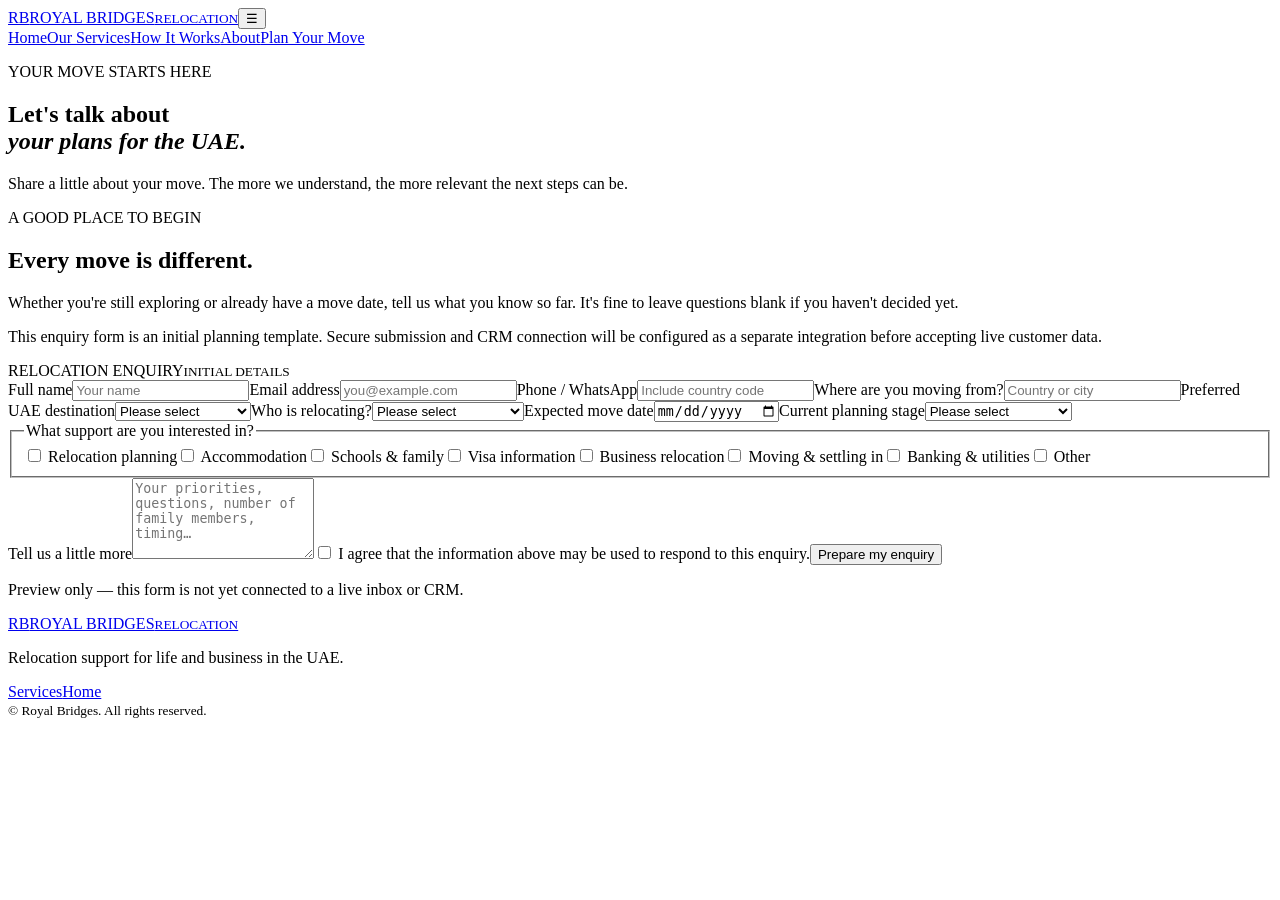
==== contact.html @ 1a8d7e72 "Add Royal Bridges Relocation enquiry page" ====
<!DOCTYPE html>
<html lang="en"><head><meta charset="UTF-8"><meta name="viewport" content="width=device-width, initial-scale=1.0"><meta name="description" content="Tell Royal Bridges about your move to the UAE and the relocation support you need."><title>Plan Your UAE Move | Royal Bridges Relocation</title><link rel="preconnect" href="https://fonts.googleapis.com"><link href="https://fonts.googleapis.com/css2?family=DM+Sans:wght@400;500;600;700&family=Playfair+Display:wght@500;600;700&display=swap" rel="stylesheet"><link rel="stylesheet" href="styles.css"></head><body>
<header class="site-header"><a class="brand" href="index.html"><span class="brand-mark">RB</span><span>ROYAL BRIDGES<small>RELOCATION</small></span></a><button class="menu-toggle" aria-label="Open navigation" aria-expanded="false">☰</button><nav class="nav"><a href="index.html">Home</a><a href="services.html">Our Services</a><a href="index.html#how">How It Works</a><a href="index.html#about">About</a><a class="nav-cta active" href="contact.html">Plan Your Move</a></nav></header>
<main><section class="page-hero contact-hero"><p class="eyebrow light">YOUR MOVE STARTS HERE</p><h1>Let's talk about<br><em>your plans for the UAE.</em></h1><p>Share a little about your move. The more we understand, the more relevant the next steps can be.</p></section>
<section class="contact-layout"><div class="contact-aside"><p class="eyebrow">A GOOD PLACE TO BEGIN</p><h2>Every move is different.</h2><p>Whether you're still exploring or already have a move date, tell us what you know so far. It's fine to leave questions blank if you haven't decided yet.</p><div class="aside-rule"></div><p class="small-note">This enquiry form is an initial planning template. Secure submission and CRM connection will be configured as a separate integration before accepting live customer data.</p></div>
<form class="enquiry-form" id="relocationForm"><div class="form-title"><span>RELOCATION ENQUIRY</span><small>INITIAL DETAILS</small></div><div class="form-grid"><label>Full name<input name="name" required autocomplete="name" placeholder="Your name"></label><label>Email address<input name="email" type="email" required autocomplete="email" placeholder="you@example.com"></label><label>Phone / WhatsApp<input name="phone" autocomplete="tel" placeholder="Include country code"></label><label>Where are you moving from?<input name="origin" placeholder="Country or city"></label><label>Preferred UAE destination<select name="destination"><option value="">Please select</option><option>Abu Dhabi</option><option>Dubai</option><option>Sharjah</option><option>Other / not decided</option></select></label><label>Who is relocating?<select name="travellers"><option value="">Please select</option><option>Just me</option><option>Couple</option><option>Family with children</option><option>Business / employees</option><option>Other</option></select></label><label>Expected move date<input name="date" type="date"></label><label>Current planning stage<select name="stage"><option value="">Please select</option><option>Researching options</option><option>Planning a move</option><option>Move date confirmed</option><option>Already in the UAE</option></select></label></div><fieldset><legend>What support are you interested in?</legend><div class="check-grid"><label><input type="checkbox" name="support" value="Relocation planning"> Relocation planning</label><label><input type="checkbox" name="support" value="Accommodation"> Accommodation</label><label><input type="checkbox" name="support" value="Schools and family"> Schools & family</label><label><input type="checkbox" name="support" value="Visa information"> Visa information</label><label><input type="checkbox" name="support" value="Business relocation"> Business relocation</label><label><input type="checkbox" name="support" value="Moving and settling in"> Moving & settling in</label><label><input type="checkbox" name="support" value="Banking and utilities"> Banking & utilities</label><label><input type="checkbox" name="support" value="Other"> Other</label></div></fieldset><label>Tell us a little more<textarea name="message" rows="5" placeholder="Your priorities, questions, number of family members, timing…"></textarea></label><label class="consent"><input type="checkbox" required> I agree that the information above may be used to respond to this enquiry.</label><button class="btn btn-dark" type="submit">Prepare my enquiry</button><p class="form-status" id="formStatus" role="status">Preview only — this form is not yet connected to a live inbox or CRM.</p></form></section></main>
<footer class="footer"><a class="brand brand-footer" href="index.html"><span class="brand-mark">RB</span><span>ROYAL BRIDGES<small>RELOCATION</small></span></a><p>Relocation support for life and business in the UAE.</p><div><a href="services.html">Services</a><a href="index.html">Home</a></div><small>© <span id="year"></span> Royal Bridges. All rights reserved.</small></footer><script src="script.js"></script></body></html>
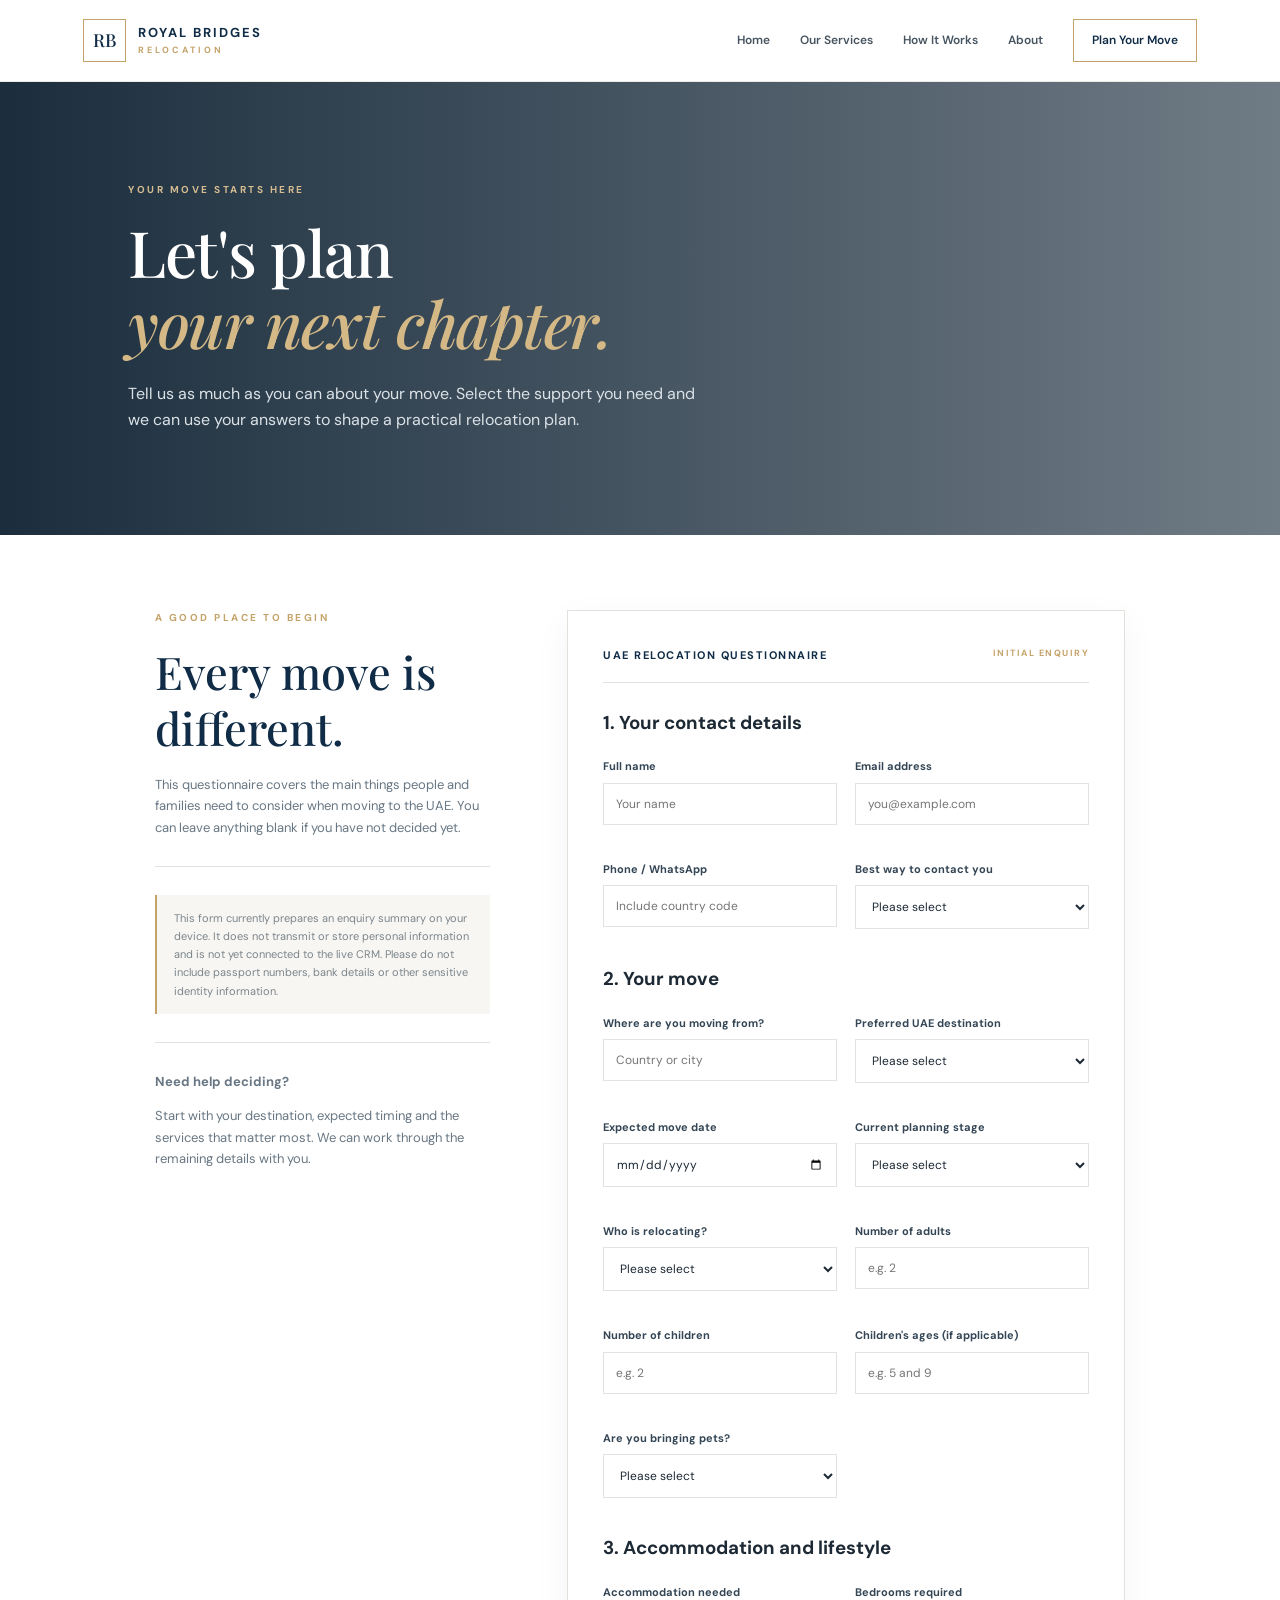
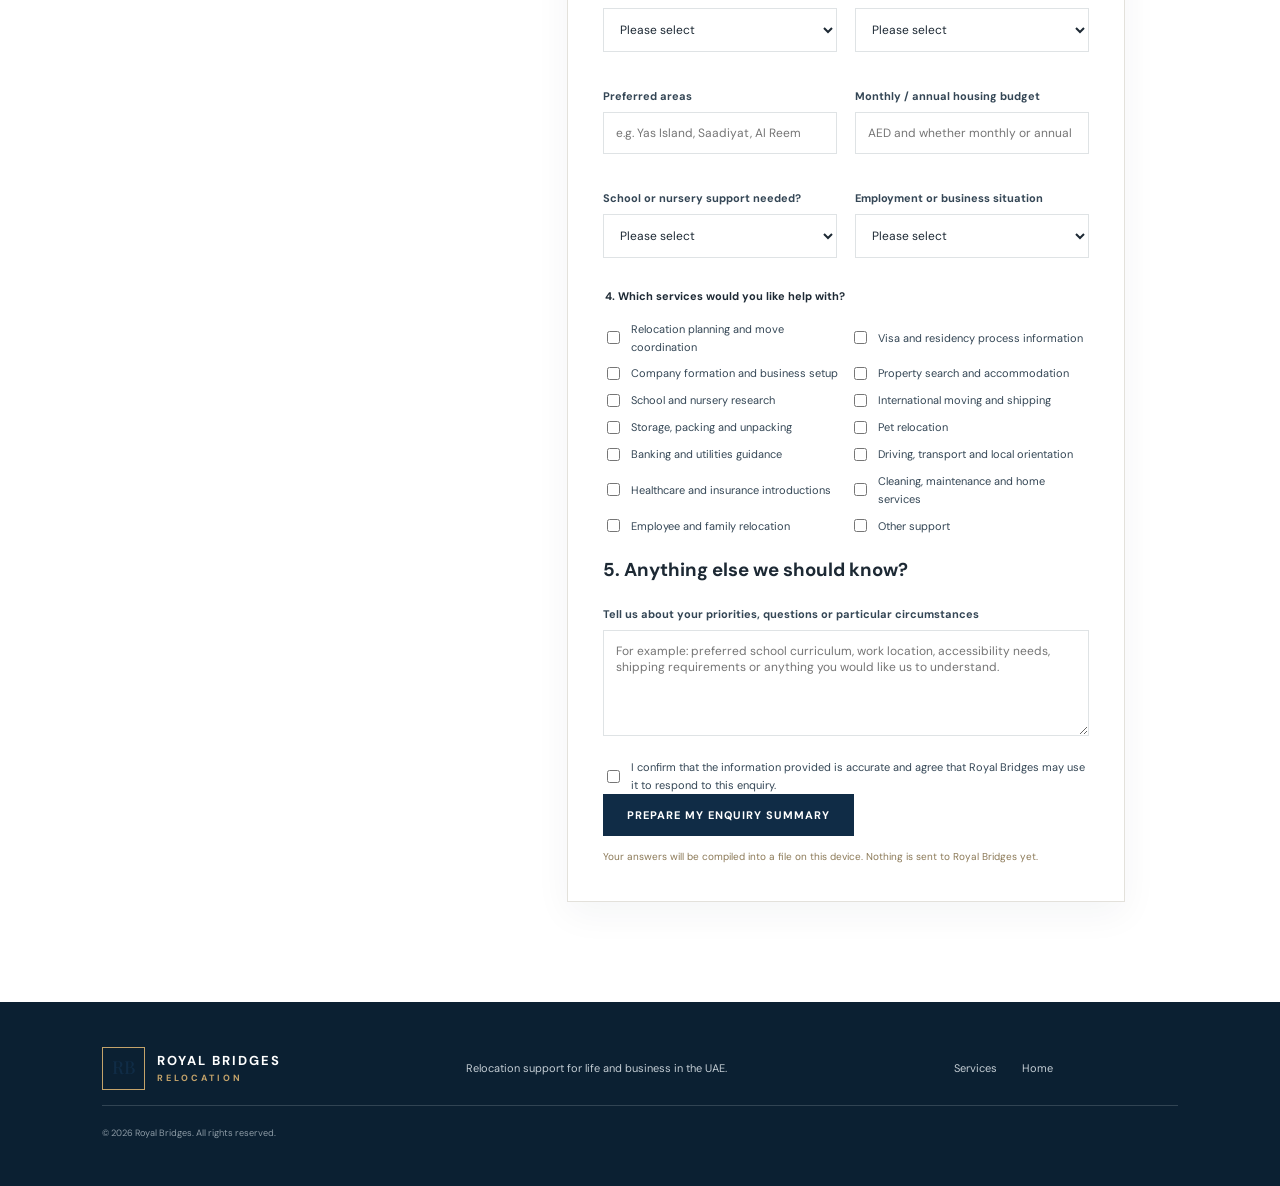
==== commit bef6681b: "Expand relocation enquiry questionnaire" ====
--- a/contact.html
+++ b/contact.html
@@ -1,7 +1,70 @@
 <!DOCTYPE html>
-<html lang="en"><head><meta charset="UTF-8"><meta name="viewport" content="width=device-width, initial-scale=1.0"><meta name="description" content="Tell Royal Bridges about your move to the UAE and the relocation support you need."><title>Plan Your UAE Move | Royal Bridges Relocation</title><link rel="preconnect" href="https://fonts.googleapis.com"><link href="https://fonts.googleapis.com/css2?family=DM+Sans:wght@400;500;600;700&family=Playfair+Display:wght@500;600;700&display=swap" rel="stylesheet"><link rel="stylesheet" href="styles.css"></head><body>
+<html lang="en">
+<head>
+<meta charset="UTF-8"><meta name="viewport" content="width=device-width, initial-scale=1.0">
+<meta name="description" content="Tell Royal Bridges about your move to Abu Dhabi, Dubai or elsewhere in the UAE. Explore relocation planning, homes, schools, business, moving and settling-in support.">
+<title>Plan Your UAE Move | Royal Bridges Relocation</title>
+<link rel="preconnect" href="https://fonts.googleapis.com"><link rel="preconnect" href="https://fonts.gstatic.com" crossorigin>
+<link href="https://fonts.googleapis.com/css2?family=DM+Sans:wght@400;500;600;700&family=Playfair+Display:wght@500;600;700&display=swap" rel="stylesheet">
+<link rel="stylesheet" href="styles.css">
+</head>
+<body>
 <header class="site-header"><a class="brand" href="index.html"><span class="brand-mark">RB</span><span>ROYAL BRIDGES<small>RELOCATION</small></span></a><button class="menu-toggle" aria-label="Open navigation" aria-expanded="false">☰</button><nav class="nav"><a href="index.html">Home</a><a href="services.html">Our Services</a><a href="index.html#how">How It Works</a><a href="index.html#about">About</a><a class="nav-cta active" href="contact.html">Plan Your Move</a></nav></header>
-<main><section class="page-hero contact-hero"><p class="eyebrow light">YOUR MOVE STARTS HERE</p><h1>Let's talk about<br><em>your plans for the UAE.</em></h1><p>Share a little about your move. The more we understand, the more relevant the next steps can be.</p></section>
-<section class="contact-layout"><div class="contact-aside"><p class="eyebrow">A GOOD PLACE TO BEGIN</p><h2>Every move is different.</h2><p>Whether you're still exploring or already have a move date, tell us what you know so far. It's fine to leave questions blank if you haven't decided yet.</p><div class="aside-rule"></div><p class="small-note">This enquiry form is an initial planning template. Secure submission and CRM connection will be configured as a separate integration before accepting live customer data.</p></div>
-<form class="enquiry-form" id="relocationForm"><div class="form-title"><span>RELOCATION ENQUIRY</span><small>INITIAL DETAILS</small></div><div class="form-grid"><label>Full name<input name="name" required autocomplete="name" placeholder="Your name"></label><label>Email address<input name="email" type="email" required autocomplete="email" placeholder="you@example.com"></label><label>Phone / WhatsApp<input name="phone" autocomplete="tel" placeholder="Include country code"></label><label>Where are you moving from?<input name="origin" placeholder="Country or city"></label><label>Preferred UAE destination<select name="destination"><option value="">Please select</option><option>Abu Dhabi</option><option>Dubai</option><option>Sharjah</option><option>Other / not decided</option></select></label><label>Who is relocating?<select name="travellers"><option value="">Please select</option><option>Just me</option><option>Couple</option><option>Family with children</option><option>Business / employees</option><option>Other</option></select></label><label>Expected move date<input name="date" type="date"></label><label>Current planning stage<select name="stage"><option value="">Please select</option><option>Researching options</option><option>Planning a move</option><option>Move date confirmed</option><option>Already in the UAE</option></select></label></div><fieldset><legend>What support are you interested in?</legend><div class="check-grid"><label><input type="checkbox" name="support" value="Relocation planning"> Relocation planning</label><label><input type="checkbox" name="support" value="Accommodation"> Accommodation</label><label><input type="checkbox" name="support" value="Schools and family"> Schools & family</label><label><input type="checkbox" name="support" value="Visa information"> Visa information</label><label><input type="checkbox" name="support" value="Business relocation"> Business relocation</label><label><input type="checkbox" name="support" value="Moving and settling in"> Moving & settling in</label><label><input type="checkbox" name="support" value="Banking and utilities"> Banking & utilities</label><label><input type="checkbox" name="support" value="Other"> Other</label></div></fieldset><label>Tell us a little more<textarea name="message" rows="5" placeholder="Your priorities, questions, number of family members, timing…"></textarea></label><label class="consent"><input type="checkbox" required> I agree that the information above may be used to respond to this enquiry.</label><button class="btn btn-dark" type="submit">Prepare my enquiry</button><p class="form-status" id="formStatus" role="status">Preview only — this form is not yet connected to a live inbox or CRM.</p></form></section></main>
-<footer class="footer"><a class="brand brand-footer" href="index.html"><span class="brand-mark">RB</span><span>ROYAL BRIDGES<small>RELOCATION</small></span></a><p>Relocation support for life and business in the UAE.</p><div><a href="services.html">Services</a><a href="index.html">Home</a></div><small>© <span id="year"></span> Royal Bridges. All rights reserved.</small></footer><script src="script.js"></script></body></html>+<main>
+<section class="page-hero contact-hero"><p class="eyebrow light">YOUR MOVE STARTS HERE</p><h1>Let's plan<br><em>your next chapter.</em></h1><p>Tell us as much as you can about your move. Select the support you need and we can use your answers to shape a practical relocation plan.</p></section>
+<section class="contact-layout">
+<div class="contact-aside"><p class="eyebrow">A GOOD PLACE TO BEGIN</p><h2>Every move is different.</h2><p>This questionnaire covers the main things people and families need to consider when moving to the UAE. You can leave anything blank if you have not decided yet.</p><div class="aside-rule"></div><p class="small-note">This form currently prepares an enquiry summary on your device. It does not transmit or store personal information and is not yet connected to the live CRM. Please do not include passport numbers, bank details or other sensitive identity information.</p><div class="aside-rule"></div><p><strong>Need help deciding?</strong></p><p>Start with your destination, expected timing and the services that matter most. We can work through the remaining details with you.</p></div>
+<form class="enquiry-form" id="relocationForm">
+<div class="form-title"><span>UAE RELOCATION QUESTIONNAIRE</span><small>INITIAL ENQUIRY</small></div>
+<h3>1. Your contact details</h3>
+<div class="form-grid">
+<label>Full name<input name="Full name" required autocomplete="name" placeholder="Your name"></label>
+<label>Email address<input name="Email" type="email" required autocomplete="email" placeholder="you@example.com"></label>
+<label>Phone / WhatsApp<input name="Phone / WhatsApp" autocomplete="tel" placeholder="Include country code"></label>
+<label>Best way to contact you<select name="Preferred contact"><option value="">Please select</option><option>Email</option><option>Phone call</option><option>WhatsApp</option></select></label>
+</div>
+<h3>2. Your move</h3>
+<div class="form-grid">
+<label>Where are you moving from?<input name="Moving from" placeholder="Country or city"></label>
+<label>Preferred UAE destination<select name="UAE destination"><option value="">Please select</option><option>Abu Dhabi</option><option>Dubai</option><option>Sharjah</option><option>Ras Al Khaimah</option><option>Ajman</option><option>Fujairah</option><option>Umm Al Quwain</option><option>Not decided</option></select></label>
+<label>Expected move date<input name="Expected move date" type="date"></label>
+<label>Current planning stage<select name="Planning stage"><option value="">Please select</option><option>Just researching</option><option>Planning within 3–6 months</option><option>Planning within 1–3 months</option><option>Move date confirmed</option><option>Already in the UAE</option></select></label>
+<label>Who is relocating?<select name="Who is relocating"><option value="">Please select</option><option>Just me</option><option>Couple</option><option>Family with children</option><option>Business owner / founder</option><option>Employee / business team</option><option>Other</option></select></label>
+<label>Number of adults<input name="Number of adults" type="number" min="0" placeholder="e.g. 2"></label>
+<label>Number of children<input name="Number of children" type="number" min="0" placeholder="e.g. 2"></label>
+<label>Children's ages (if applicable)<input name="Children ages" placeholder="e.g. 5 and 9"></label>
+<label>Are you bringing pets?<select name="Pets"><option value="">Please select</option><option>No</option><option>Yes — dog(s)</option><option>Yes — cat(s)</option><option>Yes — other</option><option>Not sure yet</option></select></label>
+</div>
+<h3>3. Accommodation and lifestyle</h3>
+<div class="form-grid">
+<label>Accommodation needed<select name="Accommodation type"><option value="">Please select</option><option>Apartment</option><option>Villa</option><option>Townhouse</option><option>Temporary / short stay</option><option>Serviced accommodation</option><option>Not required</option><option>Not sure</option></select></label>
+<label>Bedrooms required<select name="Bedrooms"><option value="">Please select</option><option>Studio</option><option>1 bedroom</option><option>2 bedrooms</option><option>3 bedrooms</option><option>4+ bedrooms</option><option>Flexible</option></select></label>
+<label>Preferred areas<input name="Preferred areas" placeholder="e.g. Yas Island, Saadiyat, Al Reem"></label>
+<label>Monthly / annual housing budget<input name="Housing budget" placeholder="AED and whether monthly or annual"></label>
+<label>School or nursery support needed?<select name="School support"><option value="">Please select</option><option>Yes</option><option>No</option><option>Possibly / need advice</option></select></label>
+<label>Employment or business situation<select name="Employment or business"><option value="">Please select</option><option>Employed with offer</option><option>Seeking employment</option><option>Starting / relocating a business</option><option>Remote worker</option><option>Retired</option><option>Other / prefer to discuss</option></select></label>
+</div>
+<fieldset><legend>4. Which services would you like help with?</legend><div class="check-grid">
+<label><input type="checkbox" name="support" value="Relocation planning and move coordination"> Relocation planning and move coordination</label>
+<label><input type="checkbox" name="support" value="Visa and residency process information"> Visa and residency process information</label>
+<label><input type="checkbox" name="support" value="Company formation and business setup introductions"> Company formation and business setup</label>
+<label><input type="checkbox" name="support" value="Property search and accommodation"> Property search and accommodation</label>
+<label><input type="checkbox" name="support" value="School and nursery research"> School and nursery research</label>
+<label><input type="checkbox" name="support" value="International moving and shipping"> International moving and shipping</label>
+<label><input type="checkbox" name="support" value="Storage, packing and unpacking"> Storage, packing and unpacking</label>
+<label><input type="checkbox" name="support" value="Pet relocation"> Pet relocation</label>
+<label><input type="checkbox" name="support" value="Banking and utilities guidance"> Banking and utilities guidance</label>
+<label><input type="checkbox" name="support" value="Driving, transport and local orientation"> Driving, transport and local orientation</label>
+<label><input type="checkbox" name="support" value="Healthcare and insurance provider introductions"> Healthcare and insurance introductions</label>
+<label><input type="checkbox" name="support" value="Cleaning, maintenance and home services"> Cleaning, maintenance and home services</label>
+<label><input type="checkbox" name="support" value="Employee and family relocation"> Employee and family relocation</label>
+<label><input type="checkbox" name="support" value="Other support"> Other support</label>
+</div></fieldset>
+<h3>5. Anything else we should know?</h3>
+<label>Tell us about your priorities, questions or particular circumstances<textarea name="Additional information" rows="5" placeholder="For example: preferred school curriculum, work location, accessibility needs, shipping requirements or anything you would like us to understand."></textarea></label>
+<label class="consent"><input type="checkbox" name="Consent" value="Yes" required> I confirm that the information provided is accurate and agree that Royal Bridges may use it to respond to this enquiry.</label>
+<button class="btn btn-dark" type="submit">Prepare my enquiry summary</button>
+<p class="form-status" id="formStatus" role="status">Your answers will be compiled into a file on this device. Nothing is sent to Royal Bridges yet.</p>
+</form></section></main>
+<footer class="footer"><a class="brand brand-footer" href="index.html"><span class="brand-mark">RB</span><span>ROYAL BRIDGES<small>RELOCATION</small></span></a><p>Relocation support for life and business in the UAE.</p><div><a href="services.html">Services</a><a href="index.html">Home</a></div><small>© <span id="year"></span> Royal Bridges. All rights reserved.</small></footer>
+<script src="script.js"></script></body></html>
--- a/styles.css
+++ b/styles.css
@@ -0,0 +1 @@
+:root{--navy:#102c46;--blue:#1c4566;--gold:#c4a36a;--ink:#1d2934;--muted:#687783;--paper:#f7f6f2;--white:#fff;--line:#e3e1db}*{box-sizing:border-box}html{scroll-behavior:smooth}body{margin:0;color:var(--ink);font-family:"DM Sans",sans-serif;line-height:1.65}a{color:inherit;text-decoration:none}.site-header{height:82px;padding:0 6.5%;display:flex;align-items:center;justify-content:space-between;background:#fff;position:relative;z-index:5;border-bottom:1px solid #ecebe7}.brand{display:flex;align-items:center;gap:12px;color:var(--navy);font-size:13px;font-weight:700;letter-spacing:2px;line-height:1.2}.brand small{display:block;font-size:9px;letter-spacing:3px;color:var(--gold);margin-top:5px}.brand-mark{width:43px;height:43px;border:1px solid var(--gold);display:grid;place-items:center;font-family:"Playfair Display",serif;font-size:18px;font-weight:500;letter-spacing:0;color:var(--navy)}.nav{display:flex;align-items:center;gap:30px;font-size:12px;font-weight:600;color:#465460}.nav a{padding:9px 0}.nav a.active:not(.nav-cta){color:var(--gold)}.nav .nav-cta{border:1px solid var(--gold);padding:11px 18px;color:var(--navy)}.menu-toggle{display:none;background:none;border:0;font-size:25px;color:var(--navy)}.hero{min-height:620px;background:linear-gradient(90deg,rgba(8,28,45,.88),rgba(8,28,45,.38)),url("https://images.unsplash.com/photo-1512453979798-5ea266f8880c?auto=format&fit=crop&w=2200&q=85") center 48%/cover;position:relative;display:flex;align-items:center;padding:80px 10%}.hero-content{max-width:680px;color:white;position:relative}.eyebrow{font-size:10px;letter-spacing:2.5px;font-weight:700;color:var(--gold);margin:0 0 17px}.eyebrow.light{color:#d6bd91}.hero h1,.page-hero h1{font:500 clamp(44px,6vw,76px)/1.12 "Playfair Display",serif;margin:0 0 22px;letter-spacing:-1.5px}.hero h1 em,.page-hero h1 em,h2 em{font-weight:500;color:#d4b987}.hero-copy{font-size:16px;max-width:510px;color:#e5e9ec}.hero-actions{display:flex;align-items:center;gap:28px;margin-top:34px}.btn{display:inline-block;padding:14px 24px;border:0;font:700 11px "DM Sans",sans-serif;letter-spacing:1px;text-transform:uppercase;cursor:pointer}.btn-gold{background:var(--gold);color:#142c40}.btn-dark{background:var(--navy);color:#fff}.text-link{font-size:12px;font-weight:600}.light-link{color:white}.text-link span,.arrow-link span{margin-left:8px}.hero-note{position:absolute;right:6.5%;bottom:35px;color:#fff;font-size:9px;letter-spacing:2px}.section-wrap{padding:100px 9%}.intro{display:grid;grid-template-columns:1.1fr .9fr;gap:10%;align-items:center}.intro h2,.steps h2,.section-heading h2,.contact-aside h2{font:500 clamp(30px,3.7vw,45px)/1.25 "Playfair Display",serif;color:var(--navy);margin:0}.intro h2 em,.steps h2 em{color:var(--gold)}.intro-copy{color:var(--muted);font-size:14px}.arrow-link{display:inline-block;margin-top:12px;color:var(--navy);font-size:12px;font-weight:700}.services-band{background:var(--navy);padding:90px 9% 100px;color:white}.services-band .section-wrap{padding:0}.section-heading{display:flex;justify-content:space-between;align-items:end;margin-bottom:42px}.section-heading h2{color:white}.section-heading h2 em{color:var(--gold)}.service-grid{display:grid;grid-template-columns:repeat(4,1fr);gap:14px}.service-card{border:1px solid rgba(255,255,255,.22);padding:27px 22px;min-height:245px;transition:.2s}.service-card:hover{background:#183b58;transform:translateY(-3px)}.service-card>span,.step-grid article>span{font-size:11px;color:var(--gold);letter-spacing:2px}.service-card h3,.step-grid h3{font:500 22px "Playfair Display",serif;margin:27px 0 10px}.service-card p{font-size:12px;color:#c7d0d7;min-height:58px}.service-card b{font-size:10px;letter-spacing:1px;color:#e0c99f}.service-card i{float:right;font-style:normal}.steps h2{margin-bottom:45px}.step-grid{display:grid;grid-template-columns:repeat(3,1fr);gap:45px}.step-grid article{border-top:1px solid var(--line);padding-top:22px}.step-grid h3{color:var(--navy);margin:20px 0 8px}.step-grid p{font-size:13px;color:var(--muted)}.cta{background:linear-gradient(90deg,rgba(11,39,60,.94),rgba(11,39,60,.84)),url("https://images.unsplash.com/photo-1512453979798-5ea266f8880c?auto=format&fit=crop&w=1800&q=80") center/cover;text-align:center;padding:85px 20px;color:white}.cta h2{font:500 clamp(30px,4vw,44px) "Playfair Display",serif;max-width:700px;margin:0 auto 30px}.footer{background:#0b2032;color:#c4cdd4;padding:45px 8%;display:grid;grid-template-columns:1fr 1fr 1fr;gap:15px;align-items:center;font-size:11px}.brand-footer{color:white}.footer>div{display:flex;gap:25px;justify-content:center}.footer>small{grid-column:1/-1;border-top:1px solid #314453;padding-top:20px;color:#8c9aa5}.page-hero{background:linear-gradient(90deg,rgba(8,28,45,.92),rgba(8,28,45,.58)),url("https://images.unsplash.com/photo-1512453979798-5ea266f8880c?auto=format&fit=crop&w=2000&q=85") center/cover;padding:100px 10% 110px;color:#fff}.page-hero h1{font-size:clamp(42px,5vw,65px)}.page-hero>p:last-child{max-width:570px;color:#dbe2e7}.service-detail-wrap{max-width:1050px;margin:auto;padding:30px 8% 80px}.detail-row{display:grid;grid-template-columns:90px 1fr;gap:25px;padding:55px 0;border-bottom:1px solid var(--line);scroll-margin-top:25px}.detail-number{font:500 32px "Playfair Display",serif;color:var(--gold)}.detail-row h2{font:500 32px "Playfair Display",serif;color:var(--navy);margin:0 0 12px}.detail-row p,.detail-row li{font-size:13px;color:var(--muted)}.detail-row ul{padding-left:18px;columns:2}.small-note{font-size:11px!important;color:#7b858c!important;background:var(--paper);padding:14px 17px;border-left:2px solid var(--gold)}.contact-hero{padding-bottom:85px}.contact-layout{display:grid;grid-template-columns:.75fr 1.25fr;gap:8%;max-width:1150px;margin:auto;padding:75px 7% 100px}.contact-aside h2{margin-bottom:18px}.contact-aside>p:not(.eyebrow){font-size:13px;color:var(--muted)}.aside-rule{height:1px;background:var(--line);margin:28px 0}.enquiry-form{background:#fff;border:1px solid var(--line);padding:35px;box-shadow:0 12px 35px #102c460c}.form-title{display:flex;justify-content:space-between;border-bottom:1px solid var(--line);padding-bottom:18px;margin-bottom:25px;color:var(--navy);font-size:11px;font-weight:700;letter-spacing:1.5px}.form-title small{color:var(--gold);font-size:9px}.form-grid{display:grid;grid-template-columns:1fr 1fr;gap:18px}.enquiry-form label{display:block;font-size:11px;font-weight:700;color:#344655;margin-bottom:17px}.enquiry-form input:not([type=checkbox]),.enquiry-form select,.enquiry-form textarea{width:100%;margin-top:7px;border:1px solid #dfe3e5;background:#fff;padding:12px;font:12px "DM Sans",sans-serif;color:var(--ink);border-radius:0}.enquiry-form fieldset{border:0;padding:0;margin:12px 0 20px}.enquiry-form legend{font-size:11px;font-weight:700;margin-bottom:14px}.check-grid{display:grid;grid-template-columns:1fr 1fr;gap:8px}.check-grid label,.enquiry-form .consent{font-weight:400;display:flex;align-items:center;gap:8px;margin:0}.check-grid input,.consent input{accent-color:var(--navy)}.enquiry-form textarea{resize:vertical}.form-status{font-size:10px;color:#8b7957;margin:13px 0 0}@media(max-width:850px){.site-header{padding:0 5%;height:72px}.menu-toggle{display:block}.nav{display:none;position:absolute;top:72px;left:0;right:0;background:white;padding:18px 6%;box-shadow:0 10px 18px #0001;flex-direction:column;align-items:stretch;gap:8px}.nav.open{display:flex}.nav .nav-cta{text-align:center}.hero{min-height:570px;padding:65px 7%}.intro{grid-template-columns:1fr;gap:25px}.service-grid{grid-template-columns:repeat(2,1fr)}.contact-layout{grid-template-columns:1fr;gap:35px}.footer{grid-template-columns:1fr 1fr}.footer>div{justify-content:flex-end}}@media(max-width:560px){.hero h1{font-size:48px}.hero-actions{align-items:flex-start;flex-direction:column;gap:18px}.hero-note{left:7%;right:auto;font-size:8px}.section-wrap{padding:70px 7%}.services-band{padding:70px 7%}.section-heading{align-items:flex-start;gap:20px;flex-direction:column}.service-grid,.step-grid{grid-template-columns:1fr}.service-card{min-height:210px}.step-grid{gap:25px}.page-hero{padding:75px 7%}.detail-row{grid-template-columns:42px 1fr;gap:12px;padding:38px 0}.detail-row h2{font-size:26px}.detail-row ul{columns:1}.contact-layout{padding:55px 5%}.enquiry-form{padding:22px 17px}.form-grid,.check-grid{grid-template-columns:1fr}.footer{grid-template-columns:1fr;text-align:center}.brand-footer{justify-content:center}.footer>div{justify-content:center}.footer>small{grid-column:auto}}
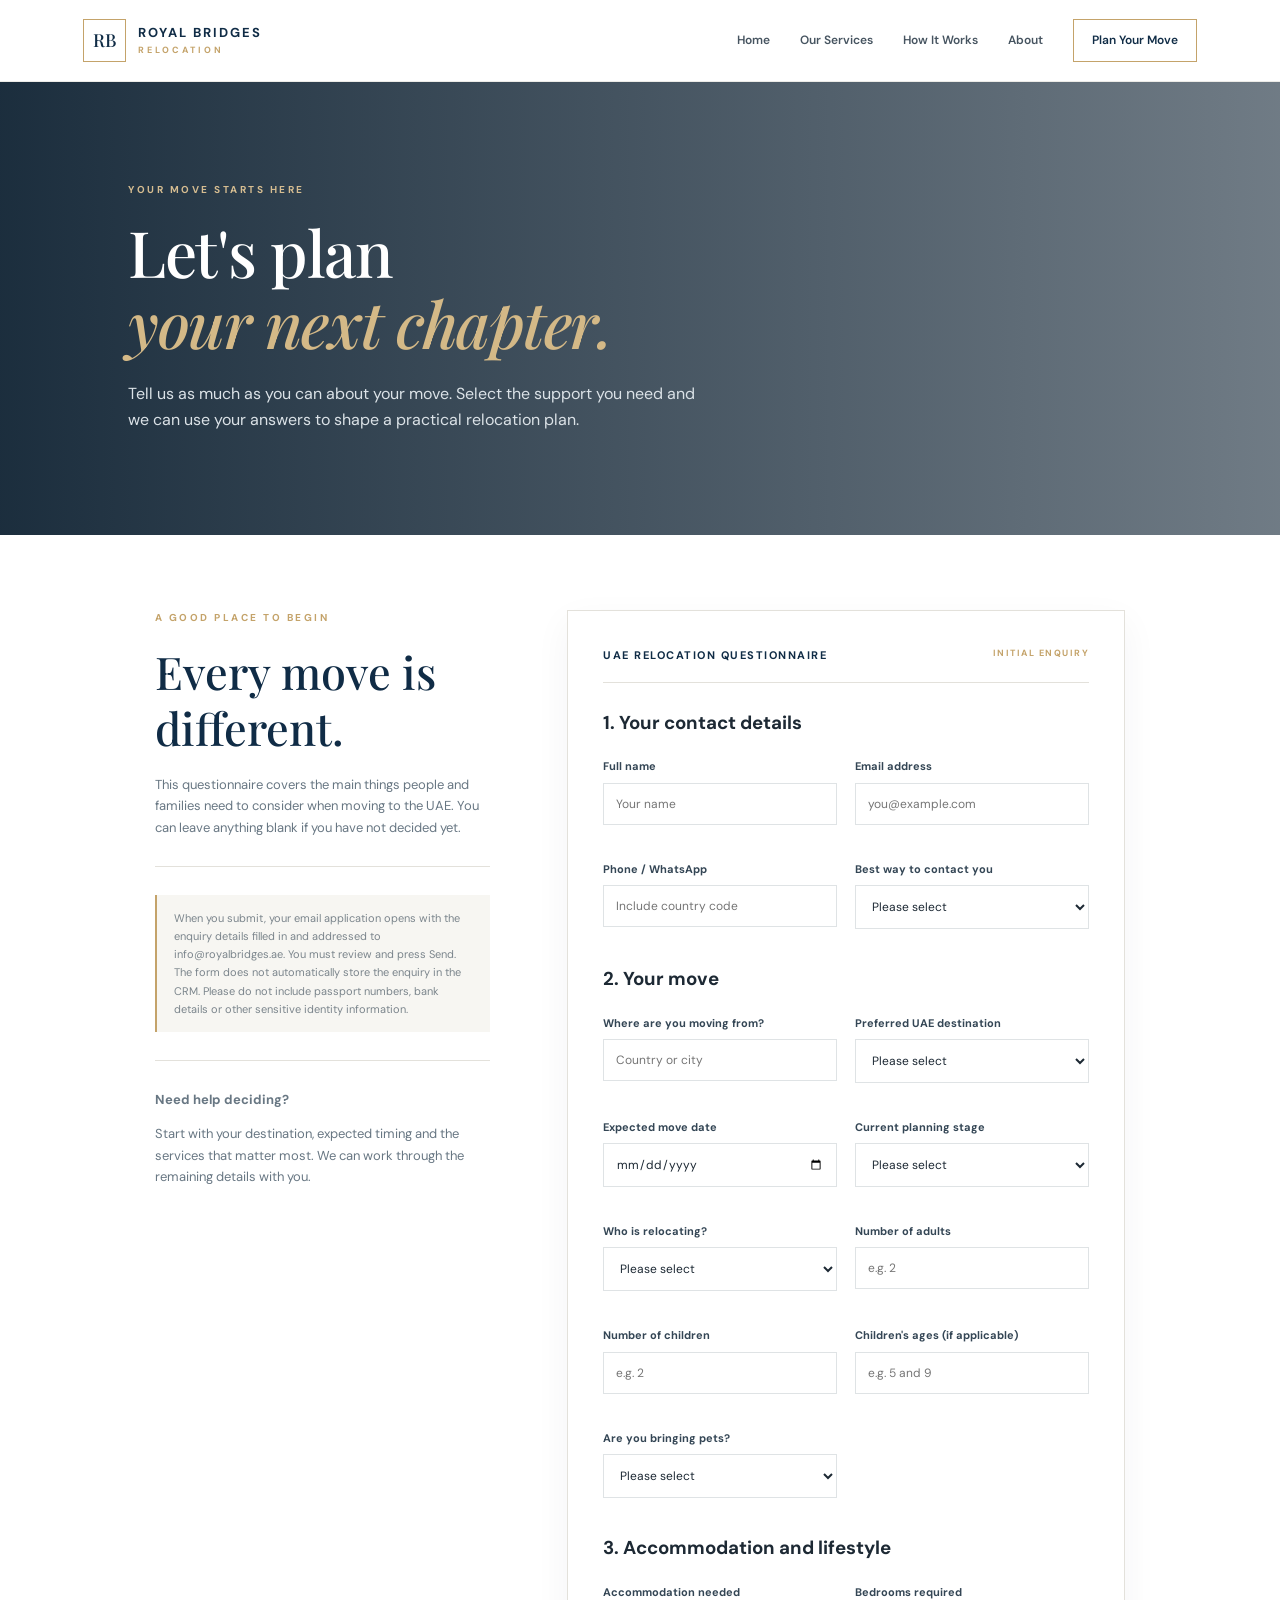
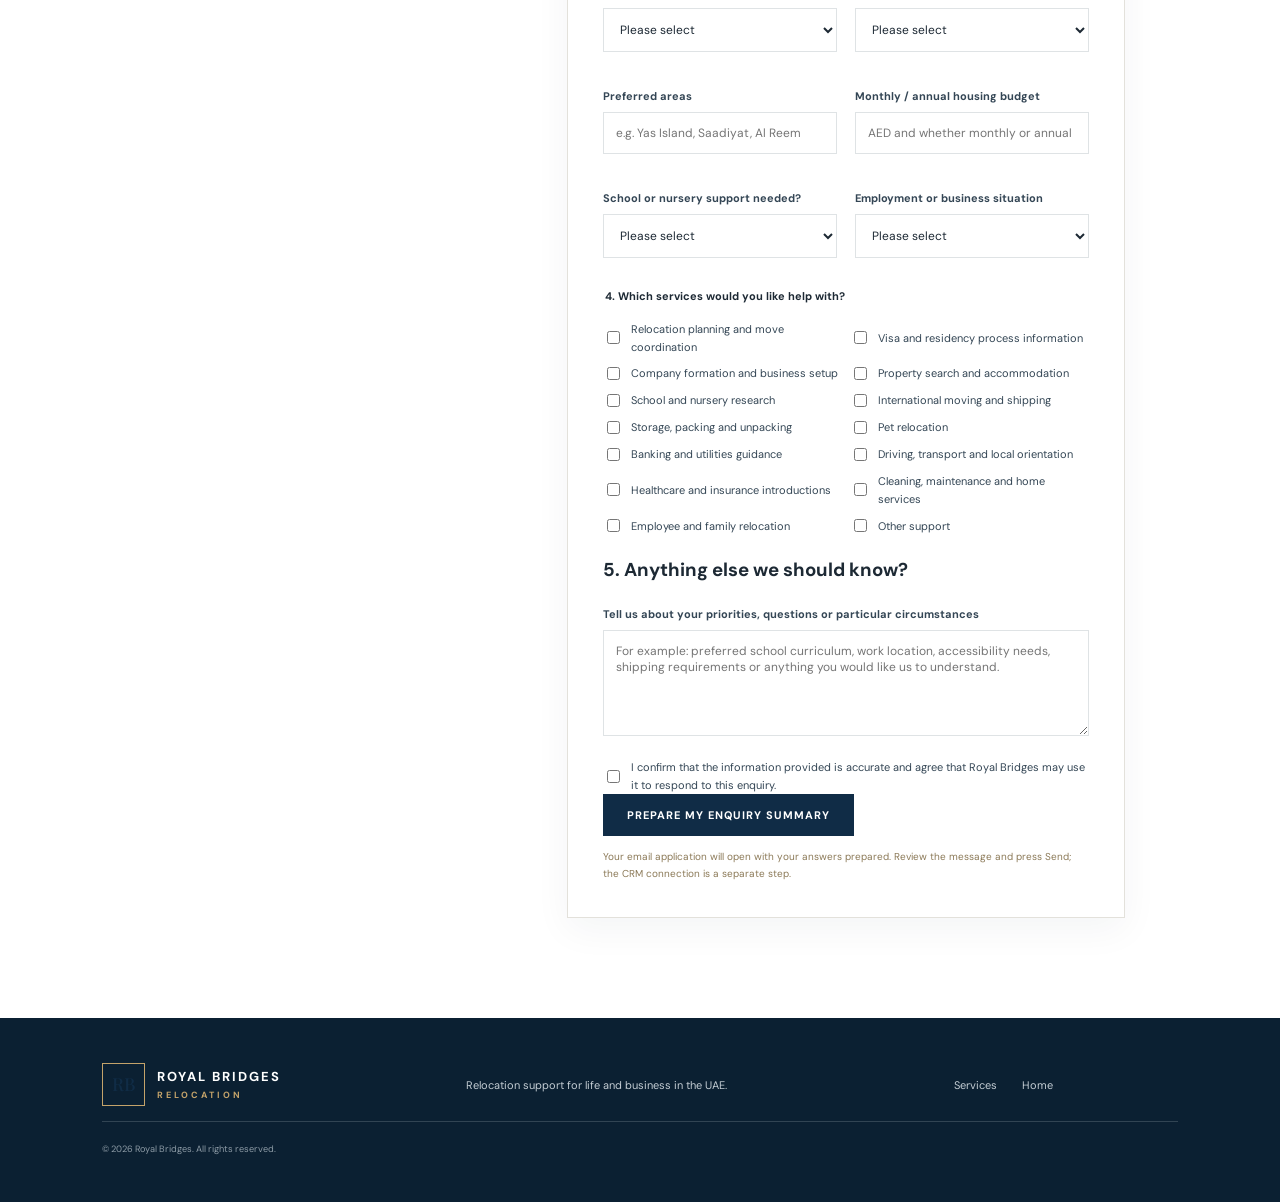
==== commit 424905c2: "Clarify relocation enquiry email handoff" ====
--- a/contact.html
+++ b/contact.html
@@ -13,7 +13,7 @@
 <main>
 <section class="page-hero contact-hero"><p class="eyebrow light">YOUR MOVE STARTS HERE</p><h1>Let's plan<br><em>your next chapter.</em></h1><p>Tell us as much as you can about your move. Select the support you need and we can use your answers to shape a practical relocation plan.</p></section>
 <section class="contact-layout">
-<div class="contact-aside"><p class="eyebrow">A GOOD PLACE TO BEGIN</p><h2>Every move is different.</h2><p>This questionnaire covers the main things people and families need to consider when moving to the UAE. You can leave anything blank if you have not decided yet.</p><div class="aside-rule"></div><p class="small-note">This form currently prepares an enquiry summary on your device. It does not transmit or store personal information and is not yet connected to the live CRM. Please do not include passport numbers, bank details or other sensitive identity information.</p><div class="aside-rule"></div><p><strong>Need help deciding?</strong></p><p>Start with your destination, expected timing and the services that matter most. We can work through the remaining details with you.</p></div>
+<div class="contact-aside"><p class="eyebrow">A GOOD PLACE TO BEGIN</p><h2>Every move is different.</h2><p>This questionnaire covers the main things people and families need to consider when moving to the UAE. You can leave anything blank if you have not decided yet.</p><div class="aside-rule"></div><p class="small-note">When you submit, your email application opens with the enquiry details filled in and addressed to info@royalbridges.ae. You must review and press Send. The form does not automatically store the enquiry in the CRM. Please do not include passport numbers, bank details or other sensitive identity information.</p><div class="aside-rule"></div><p><strong>Need help deciding?</strong></p><p>Start with your destination, expected timing and the services that matter most. We can work through the remaining details with you.</p></div>
 <form class="enquiry-form" id="relocationForm">
 <div class="form-title"><span>UAE RELOCATION QUESTIONNAIRE</span><small>INITIAL ENQUIRY</small></div>
 <h3>1. Your contact details</h3>
@@ -64,7 +64,7 @@
 <label>Tell us about your priorities, questions or particular circumstances<textarea name="Additional information" rows="5" placeholder="For example: preferred school curriculum, work location, accessibility needs, shipping requirements or anything you would like us to understand."></textarea></label>
 <label class="consent"><input type="checkbox" name="Consent" value="Yes" required> I confirm that the information provided is accurate and agree that Royal Bridges may use it to respond to this enquiry.</label>
 <button class="btn btn-dark" type="submit">Prepare my enquiry summary</button>
-<p class="form-status" id="formStatus" role="status">Your answers will be compiled into a file on this device. Nothing is sent to Royal Bridges yet.</p>
+<p class="form-status" id="formStatus" role="status">Your email application will open with your answers prepared. Review the message and press Send; the CRM connection is a separate step.</p>
 </form></section></main>
 <footer class="footer"><a class="brand brand-footer" href="index.html"><span class="brand-mark">RB</span><span>ROYAL BRIDGES<small>RELOCATION</small></span></a><p>Relocation support for life and business in the UAE.</p><div><a href="services.html">Services</a><a href="index.html">Home</a></div><small>© <span id="year"></span> Royal Bridges. All rights reserved.</small></footer>
 <script src="script.js"></script></body></html>
